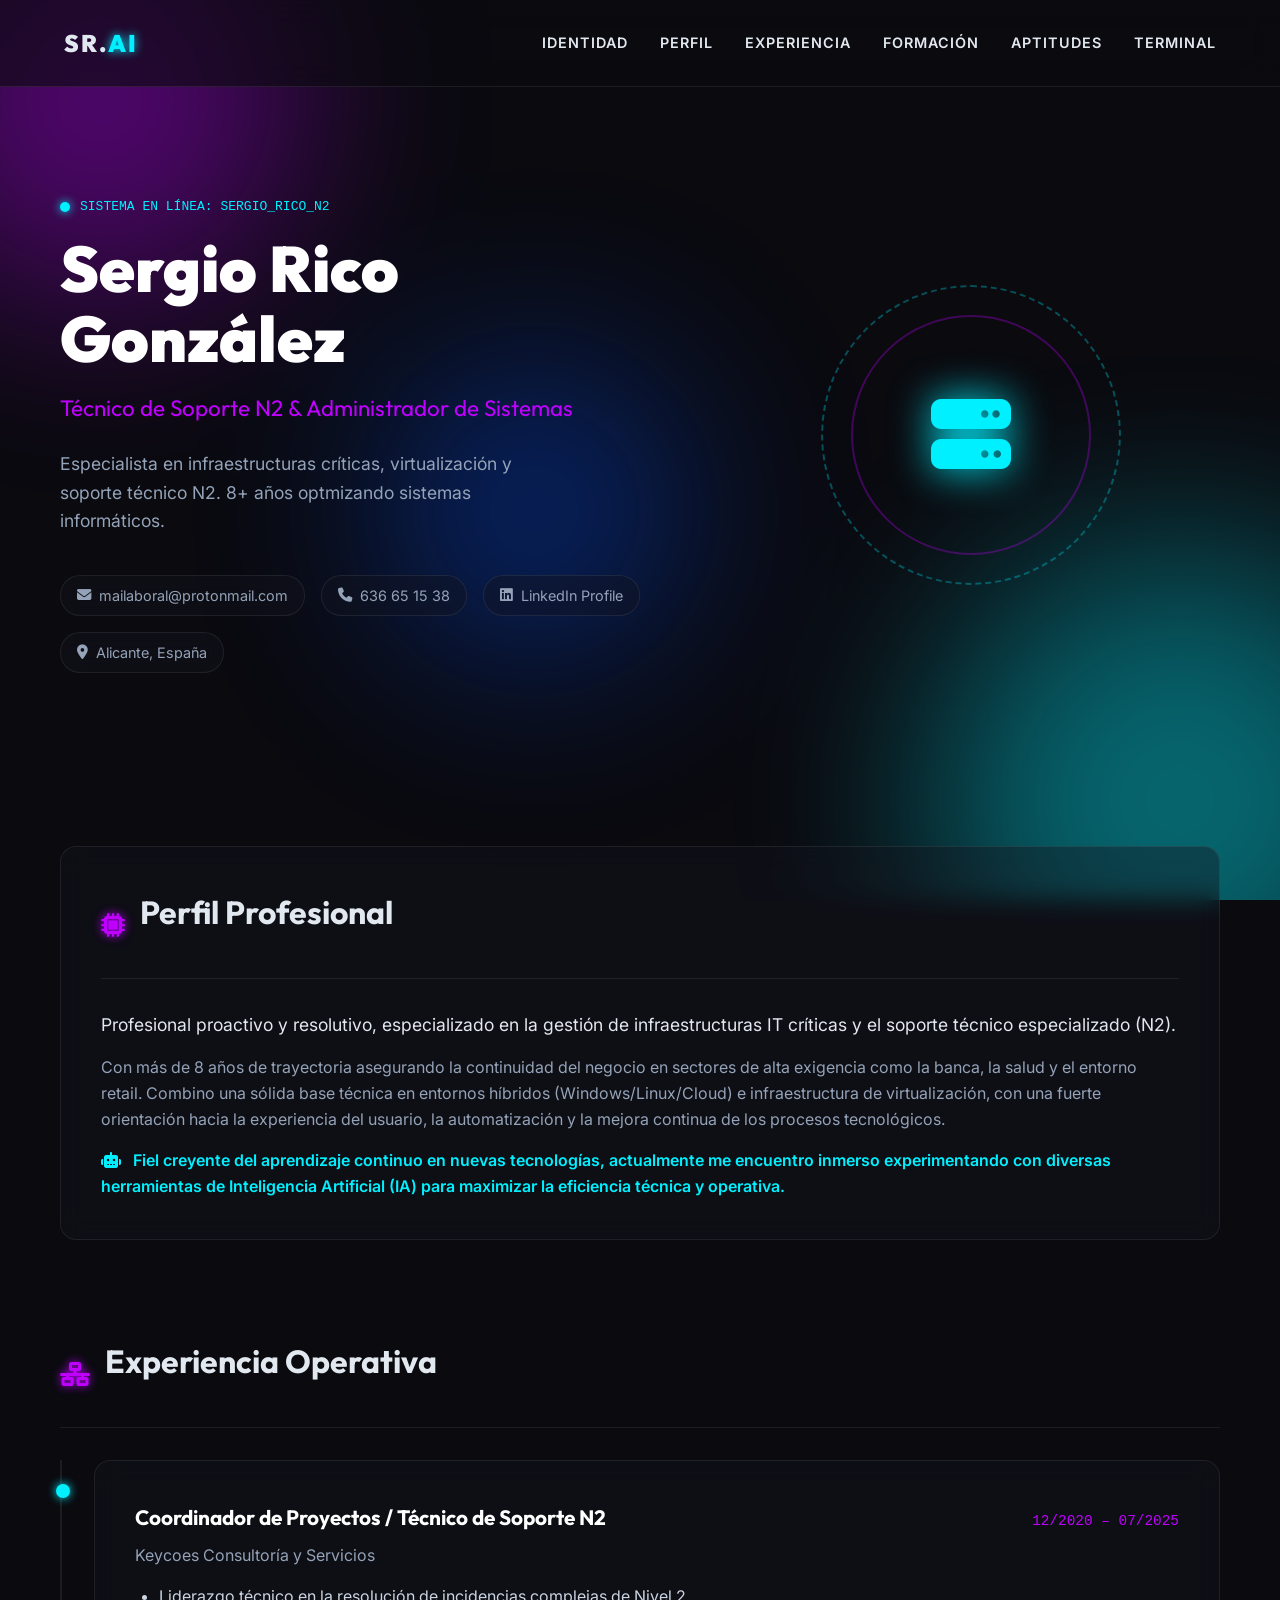
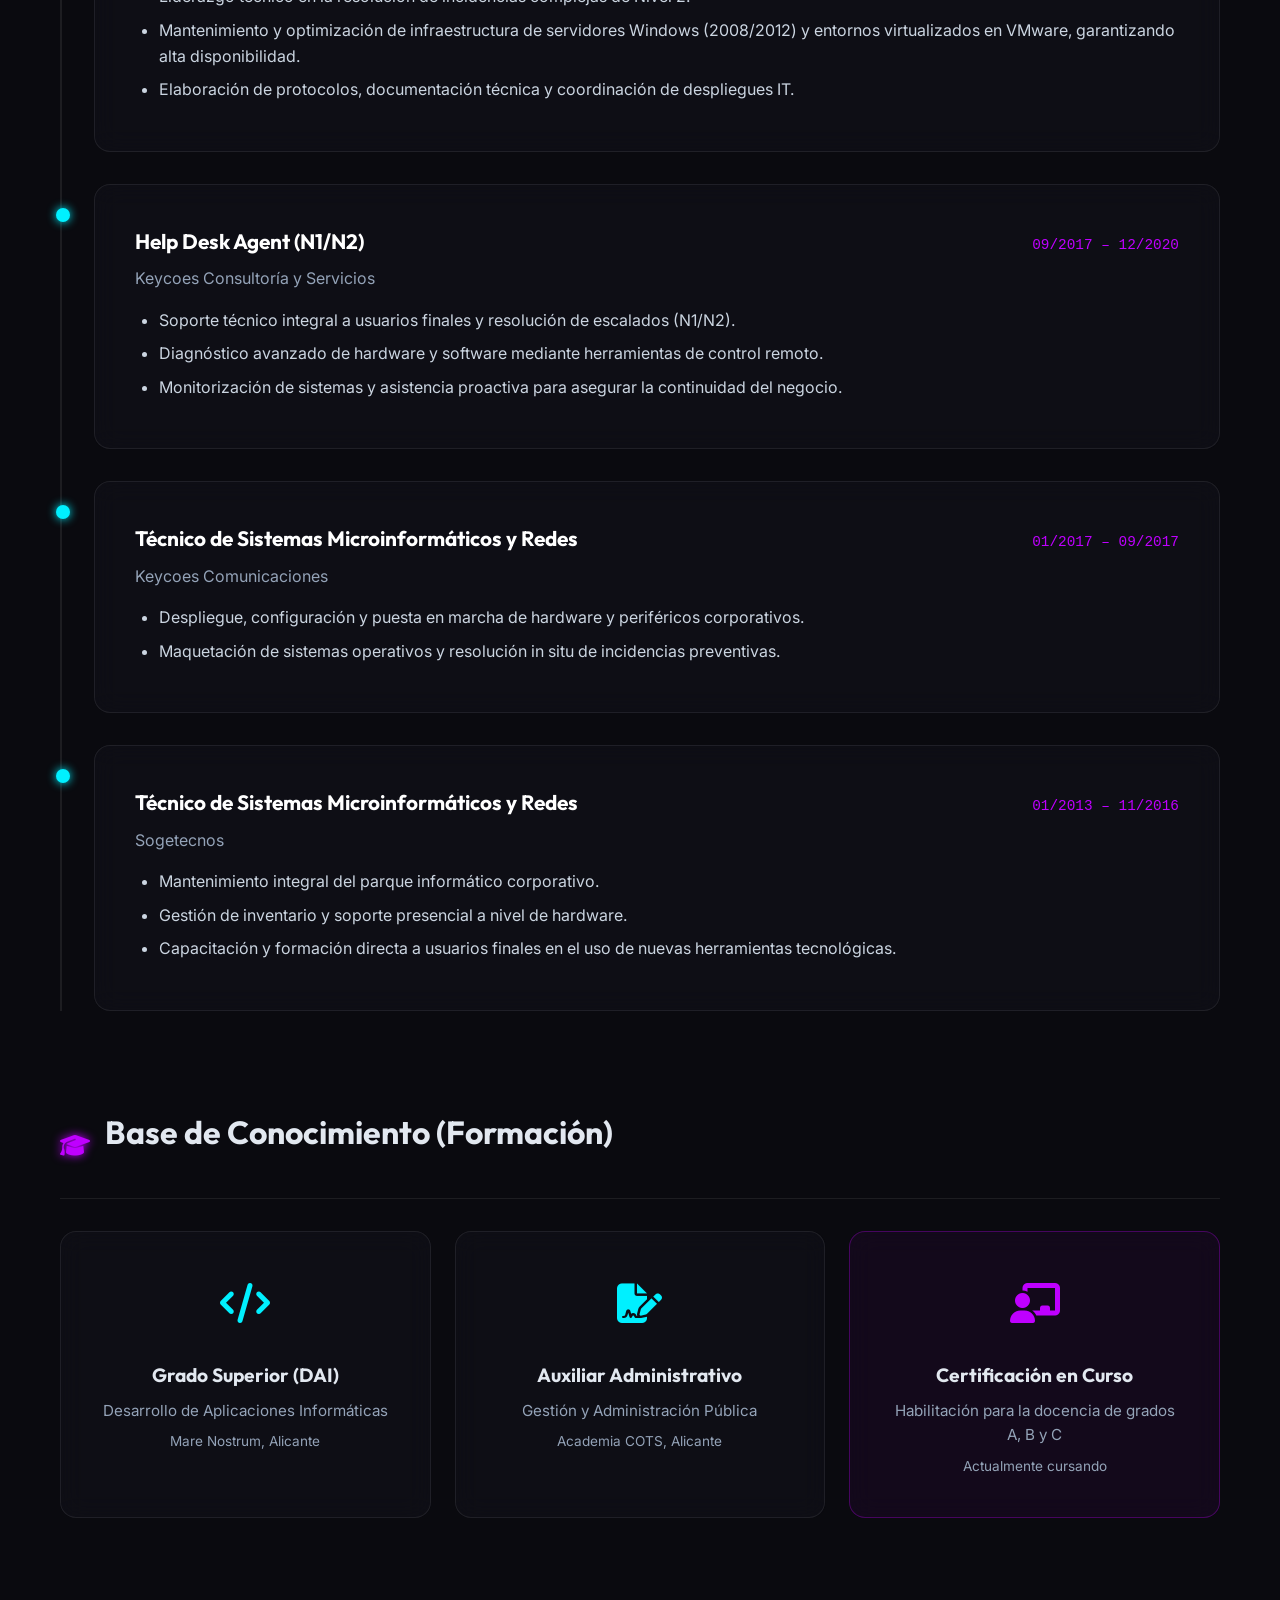
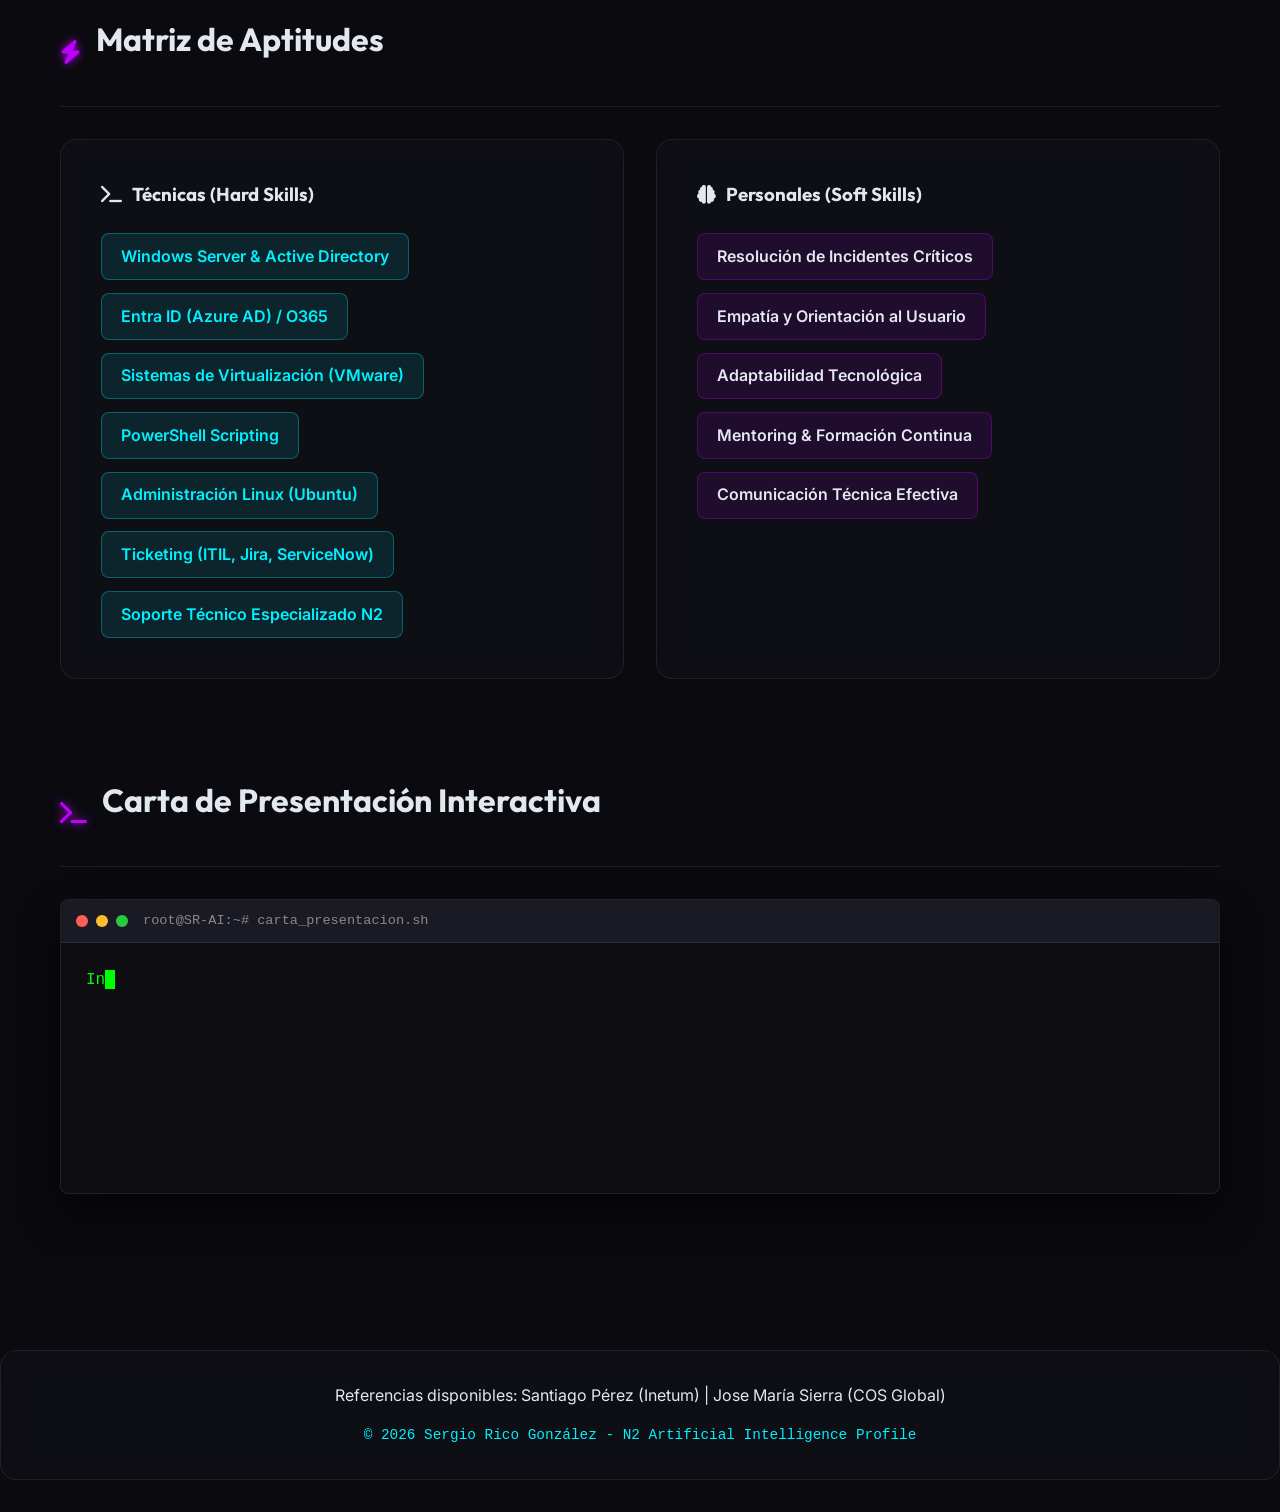
==== index.html @ f06d4a51 "Add files via upload" ====
<!DOCTYPE html>
<html lang="es">
<head>
    <meta charset="UTF-8">
    <meta name="viewport" content="width=device-width, initial-scale=1.0">
    <meta name="description" content="Portfolio de Sergio Rico González - Técnico de Soporte N2 e IA">
    <title>Sergio Rico González | CV AI Profile</title>
    <!-- Google Fonts for modern tech typography -->
    <link rel="preconnect" href="https://fonts.googleapis.com">
    <link rel="preconnect" href="https://fonts.gstatic.com" crossorigin>
    <link href="https://fonts.googleapis.com/css2?family=Inter:wght@300;400;600&family=Outfit:wght@400;700;900&display=swap" rel="stylesheet">
    <link rel="stylesheet" href="style.css">
    <!-- Font Awesome for Icons -->
    <link rel="stylesheet" href="https://cdnjs.cloudflare.com/ajax/libs/font-awesome/6.4.0/css/all.min.css">
</head>
<body>
    <div class="background-effects">
        <div class="glow-orb orb-1"></div>
        <div class="glow-orb orb-2"></div>
        <div class="glow-orb orb-3"></div>
    </div>

    <!-- Navigation -->
    <nav class="navbar">
        <div class="nav-brand">SR.<span class="highlight">AI</span></div>
        <ul class="nav-links">
            <li><a href="#hero" class="nav-item">Identidad</a></li>
            <li><a href="#about" class="nav-item">Perfil</a></li>
            <li><a href="#experience" class="nav-item">Experiencia</a></li>
            <li><a href="#education" class="nav-item">Formación</a></li>
            <li><a href="#skills" class="nav-item">Aptitudes</a></li>
            <li><a href="#letter" class="nav-item">Terminal</a></li>
        </ul>
    </nav>

    <main class="container">
        <!-- Hero Section -->
        <section id="hero" class="hero-section">
            <div class="hero-content fade-in">
                <div class="ai-status">
                    <span class="status-dot"></span>
                    <span class="status-text">SISTEMA EN LÍNEA: SERGIO_RICO_N2</span>
                </div>
                <h1 class="glitch" data-text="Sergio Rico González">Sergio Rico González</h1>
                <h2 class="subtitle">Técnico de Soporte N2 & Administrador de Sistemas</h2>
                <p class="hero-description">Especialista en infraestructuras críticas, virtualización y soporte técnico N2. 8+ años optmizando sistemas informáticos.</p>
                
                <div class="contact-chips">
                    <a href="mailto:mailaboral@protonmail.com" class="chip"><i class="fa-solid fa-envelope"></i> mailaboral@protonmail.com</a>
                    <a href="tel:636651538" class="chip"><i class="fa-solid fa-phone"></i> 636 65 15 38</a>
                    <a href="https://linkedin.com/in/sergio-rico-gonzález-a5244b108" target="_blank" class="chip"><i class="fa-brands fa-linkedin"></i> LinkedIn Profile</a>
                    <span class="chip"><i class="fa-solid fa-location-dot"></i> Alicante, España</span>
                </div>
            </div>
            <div class="hero-visual fade-in delay-1">
                <div class="hologram-container">
                    <div class="hologram-ring"></div>
                    <div class="hologram-ring ring-2"></div>
                    <div class="hologram-core"><i class="fa-solid fa-server"></i></div>
                </div>
            </div>
        </section>

        <!-- About / Profile -->
        <section id="about" class="glass-panel section-margin fade-in">
            <div class="section-header">
                <i class="fa-solid fa-microchip sec-icon"></i>
                <h2>Perfil Profesional</h2>
            </div>
            <div class="content-body">
                <p style="font-size: 1.1rem; color: var(--text-main); margin-bottom: 1rem;">Profesional proactivo y resolutivo, especializado en la gestión de infraestructuras IT críticas y el soporte técnico especializado (N2).</p>
                <p style="color: var(--text-muted); margin-bottom: 1rem;">Con más de 8 años de trayectoria asegurando la continuidad del negocio en sectores de alta exigencia como la banca, la salud y el entorno retail. Combino una sólida base técnica en entornos híbridos (Windows/Linux/Cloud) e infraestructura de virtualización, con una fuerte orientación hacia la experiencia del usuario, la automatización y la mejora continua de los procesos tecnológicos.</p>
                <p style="color: var(--neon-cyan); font-weight: 600;"><i class="fa-solid fa-robot" style="margin-right: 8px;"></i> Fiel creyente del aprendizaje continuo en nuevas tecnologías, actualmente me encuentro inmerso experimentando con diversas herramientas de Inteligencia Artificial (IA) para maximizar la eficiencia técnica y operativa.</p>
            </div>
        </section>

        <!-- Experience -->
        <section id="experience" class="section-margin fade-in">
            <div class="section-header">
                <i class="fa-solid fa-network-wired sec-icon"></i>
                <h2>Experiencia Operativa</h2>
            </div>
            
            <div class="timeline">
                <div class="timeline-item">
                    <div class="timeline-dot"></div>
                    <div class="glass-card">
                        <div class="card-header">
                            <h3>Coordinador de Proyectos / Técnico de Soporte N2</h3>
                            <span class="date">12/2020 – 07/2025</span>
                        </div>
                        <h4 class="company">Keycoes Consultoría y Servicios</h4>
                        <ul class="task-list">
                            <li>Liderazgo técnico en la resolución de incidencias complejas de Nivel 2.</li>
                            <li>Mantenimiento y optimización de infraestructura de servidores Windows (2008/2012) y entornos virtualizados en VMware, garantizando alta disponibilidad.</li>
                            <li>Elaboración de protocolos, documentación técnica y coordinación de despliegues IT.</li>
                        </ul>
                    </div>
                </div>

                <div class="timeline-item">
                    <div class="timeline-dot"></div>
                    <div class="glass-card">
                        <div class="card-header">
                            <h3>Help Desk Agent (N1/N2)</h3>
                            <span class="date">09/2017 – 12/2020</span>
                        </div>
                        <h4 class="company">Keycoes Consultoría y Servicios</h4>
                        <ul class="task-list">
                            <li>Soporte técnico integral a usuarios finales y resolución de escalados (N1/N2).</li>
                            <li>Diagnóstico avanzado de hardware y software mediante herramientas de control remoto.</li>
                            <li>Monitorización de sistemas y asistencia proactiva para asegurar la continuidad del negocio.</li>
                        </ul>
                    </div>
                </div>

                <div class="timeline-item">
                    <div class="timeline-dot"></div>
                    <div class="glass-card">
                        <div class="card-header">
                            <h3>Técnico de Sistemas Microinformáticos y Redes</h3>
                            <span class="date">01/2017 – 09/2017</span>
                        </div>
                        <h4 class="company">Keycoes Comunicaciones</h4>
                        <ul class="task-list">
                            <li>Despliegue, configuración y puesta en marcha de hardware y periféricos corporativos.</li>
                            <li>Maquetación de sistemas operativos y resolución in situ de incidencias preventivas.</li>
                        </ul>
                    </div>
                </div>

                <div class="timeline-item">
                    <div class="timeline-dot"></div>
                    <div class="glass-card">
                        <div class="card-header">
                            <h3>Técnico de Sistemas Microinformáticos y Redes</h3>
                            <span class="date">01/2013 – 11/2016</span>
                        </div>
                        <h4 class="company">Sogetecnos</h4>
                        <ul class="task-list">
                            <li>Mantenimiento integral del parque informático corporativo.</li>
                            <li>Gestión de inventario y soporte presencial a nivel de hardware.</li>
                            <li>Capacitación y formación directa a usuarios finales en el uso de nuevas herramientas tecnológicas.</li>
                        </ul>
                    </div>
                </div>
            </div>
        </section>

        <!-- Education Grid -->
        <section id="education" class="section-margin fade-in">
            <div class="section-header">
                <i class="fa-solid fa-graduation-cap sec-icon"></i>
                <h2>Base de Conocimiento (Formación)</h2>
            </div>
            <div class="grid-2">
                <div class="glass-card">
                    <div class="card-icon"><i class="fa-solid fa-code"></i></div>
                    <h3>Grado Superior (DAI)</h3>
                    <p>Desarrollo de Aplicaciones Informáticas</p>
                    <span class="center-text">Mare Nostrum, Alicante</span>
                </div>
                <div class="glass-card">
                    <div class="card-icon"><i class="fa-solid fa-file-signature"></i></div>
                    <h3>Auxiliar Administrativo</h3>
                    <p>Gestión y Administración Pública</p>
                    <span class="center-text">Academia COTS, Alicante</span>
                </div>
                <div class="glass-card highlight-card">
                    <div class="card-icon pulsar"><i class="fa-solid fa-chalkboard-user"></i></div>
                    <h3>Certificación en Curso</h3>
                    <p>Habilitación para la docencia de grados A, B y C</p>
                    <span class="center-text">Actualmente cursando</span>
                </div>
            </div>
        </section>

        <!-- Skills Matrix -->
        <section id="skills" class="section-margin fade-in">
            <div class="section-header">
                <i class="fa-solid fa-bolt sec-icon"></i>
                <h2>Matriz de Aptitudes</h2>
            </div>
            
            <div class="skills-container">
                <div class="skill-group glass-panel">
                    <h3><i class="fa-solid fa-terminal"></i> Técnicas (Hard Skills)</h3>
                    <div class="chips-container">
                        <span class="skill-chip">Windows Server & Active Directory</span>
                        <span class="skill-chip">Entra ID (Azure AD) / O365</span>
                        <span class="skill-chip">Sistemas de Virtualización (VMware)</span>
                        <span class="skill-chip">PowerShell Scripting</span>
                        <span class="skill-chip">Administración Linux (Ubuntu)</span>
                        <span class="skill-chip">Ticketing (ITIL, Jira, ServiceNow)</span>
                        <span class="skill-chip">Soporte Técnico Especializado N2</span>
                    </div>
                </div>

                <div class="skill-group glass-panel">
                    <h3><i class="fa-solid fa-brain"></i> Personales (Soft Skills)</h3>
                    <div class="chips-container secondary-chips">
                        <span class="skill-chip">Resolución de Incidentes Críticos</span>
                        <span class="skill-chip">Empatía y Orientación al Usuario</span>
                        <span class="skill-chip">Adaptabilidad Tecnológica</span>
                        <span class="skill-chip">Mentoring & Formación Continua</span>
                        <span class="skill-chip">Comunicación Técnica Efectiva</span>
                    </div>
                </div>
            </div>
        </section>

        <!-- Terminal Cover Letter -->
        <section id="letter" class="section-margin fade-in">
            <div class="section-header">
                <i class="fa-solid fa-terminal sec-icon"></i>
                <h2>Carta de Presentación Interactiva</h2>
            </div>
            <div class="terminal-mockup">
                <div class="terminal-header">
                    <div class="terminal-buttons">
                        <span class="btn-close"></span>
                        <span class="btn-min"></span>
                        <span class="btn-max"></span>
                    </div>
                    <div class="terminal-title">root@SR-AI:~# carta_presentacion.sh</div>
                </div>
                <div class="terminal-body" id="terminal-content">
                    <!-- Text will be typed here via JS -->
                </div>
            </div>
        </section>

    </main>

    <!-- Footer -->
    <footer class="glass-panel footer-margin">
        <p>Referencias disponibles: Santiago Pérez (Inetum) | Jose María Sierra (COS Global)</p>
        <p class="copyright">© 2026 Sergio Rico González - N2 Artificial Intelligence Profile</p>
    </footer>

    <script src="script.js"></script>
</body>
</html>
---- style.css ----
/* CSS Variables for glowing tech theme */
:root {
    --bg-dark: #0a0a0f;
    --bg-panel: rgba(20, 20, 30, 0.4);
    --border-color: rgba(255, 255, 255, 0.08);
    --neon-cyan: #00f0ff;
    --neon-purple: #bf00ff;
    --text-main: #e2e8f0;
    --text-muted: #94a3b8;
    --font-heading: 'Outfit', sans-serif;
    --font-body: 'Inter', sans-serif;
}

* {
    margin: 0;
    padding: 0;
    box-sizing: border-box;
    scroll-behavior: smooth;
}

html {
    scroll-padding-top: 100px;
}

body {
    background-color: var(--bg-dark);
    color: var(--text-main);
    font-family: var(--font-body);
    line-height: 1.6;
    overflow-x: hidden;
}

/* Background Glowing Orbs */
.background-effects {
    position: fixed;
    top: 0;
    left: 0;
    width: 100vw;
    height: 100vh;
    z-index: -1;
    overflow: hidden;
}

.glow-orb {
    position: absolute;
    border-radius: 50%;
    filter: blur(100px);
    opacity: 0.4;
    animation: drift 20s infinite alternate ease-in-out;
}

.orb-1 { width: 400px; height: 400px; background: var(--neon-purple); top: -100px; left: -100px; }
.orb-2 { width: 500px; height: 500px; background: var(--neon-cyan); bottom: -150px; right: -150px; animation-delay: -5s; }
.orb-3 { width: 300px; height: 300px; background: #0051ff; top: 40%; left: 30%; animation-duration: 25s; }

@keyframes drift {
    0% { transform: translate(0, 0) scale(1); }
    100% { transform: translate(100px, 100px) scale(1.1); }
}

/* Navigation */
.navbar {
    position: fixed;
    top: 0;
    width: 100%;
    padding: 1.5rem 5%;
    display: flex;
    justify-content: space-between;
    align-items: center;
    background: rgba(10, 10, 15, 0.6);
    backdrop-filter: blur(15px);
    border-bottom: 1px solid var(--border-color);
    z-index: 100;
}

.nav-brand {
    font-family: var(--font-heading);
    font-size: 1.5rem;
    font-weight: 900;
    letter-spacing: 2px;
}
.highlight { color: var(--neon-cyan); text-shadow: 0 0 10px var(--neon-cyan); }

.nav-links {
    list-style: none;
    display: flex;
    gap: 2rem;
}

.nav-item {
    color: var(--text-main);
    text-decoration: none;
    font-size: 0.9rem;
    font-weight: 600;
    text-transform: uppercase;
    letter-spacing: 1px;
    transition: color 0.3s, text-shadow 0.3s;
}

.nav-item:hover {
    color: var(--neon-cyan);
    text-shadow: 0 0 8px var(--neon-cyan);
}

/* Container */
.container {
    max-width: 1200px;
    margin: 0 auto;
    padding: 120px 20px 60px;
}

/* Typography & Core Spacing */
h1, h2, h3 { font-family: var(--font-heading); }
h2 { font-size: 2rem; margin-bottom: 1.5rem; color: var(--text-main); }
.sec-icon { color: var(--neon-purple); margin-right: 15px; font-size: 1.5rem; text-shadow: 0 0 10px var(--neon-purple); }
.section-header { display: flex; align-items: center; margin-bottom: 2rem; border-bottom: 1px solid var(--border-color); padding-bottom: 1rem; }
.section-margin { margin-top: 6rem; }
.center-text { display: block; width: 100%; text-align: center; color: var(--text-muted); font-size: 0.85rem; margin-top: 0.5rem; }

/* Hero Section */
.hero-section {
    display: grid;
    grid-template-columns: 1.2fr 1fr;
    gap: 4rem;
    align-items: center;
    min-height: 70vh;
}

.ai-status {
    display: flex;
    align-items: center;
    gap: 10px;
    margin-bottom: 1rem;
    font-family: monospace;
    color: var(--neon-cyan);
}
.status-dot { width: 10px; height: 10px; background: var(--neon-cyan); border-radius: 50%; box-shadow: 0 0 10px var(--neon-cyan); animation: pulse 2s infinite; }

.glitch {
    font-size: 4rem;
    font-weight: 900;
    line-height: 1.1;
    margin-bottom: 1rem;
    position: relative;
    color: white;
}
.subtitle {
    font-size: 1.4rem;
    font-weight: 400;
    color: var(--neon-purple);
    margin-bottom: 1.5rem;
}
.hero-description {
    font-size: 1.1rem;
    color: var(--text-muted);
    max-width: 500px;
    margin-bottom: 2.5rem;
}

.contact-chips {
    display: flex;
    flex-wrap: wrap;
    gap: 1rem;
}

.chip {
    padding: 0.5rem 1rem;
    background: var(--bg-panel);
    border: 1px solid var(--border-color);
    border-radius: 20px;
    font-size: 0.9rem;
    color: var(--text-muted);
    text-decoration: none;
    display: flex;
    align-items: center;
    gap: 8px;
    backdrop-filter: blur(10px);
    transition: all 0.3s;
}
.chip:hover {
    border-color: var(--neon-cyan);
    color: var(--neon-cyan);
    box-shadow: 0 0 15px rgba(0, 240, 255, 0.2);
    transform: translateY(-2px);
}

/* Hero Visual (Hologram) */
.hologram-container {
    position: relative;
    width: 300px;
    height: 300px;
    margin: 0 auto;
    display: flex;
    justify-content: center;
    align-items: center;
}
.hologram-ring {
    position: absolute;
    width: 100%;
    height: 100%;
    border: 2px dashed rgba(0, 240, 255, 0.3);
    border-radius: 50%;
    animation: rotate 20s linear infinite;
}
.ring-2 {
    width: 80%;
    height: 80%;
    border: 2px solid rgba(191, 0, 255, 0.3);
    animation: rotate 15s linear infinite reverse;
}
.hologram-core {
    font-size: 5rem;
    color: var(--neon-cyan);
    filter: drop-shadow(0 0 20px var(--neon-cyan));
    animation: float 4s ease-in-out infinite;
}

/* Glass Panels & Cards */
.glass-panel, .glass-card {
    background: var(--bg-panel);
    border: 1px solid var(--border-color);
    border-radius: 16px;
    padding: 2.5rem;
    backdrop-filter: blur(12px);
    transition: transform 0.3s, box-shadow 0.3s, border-color 0.3s;
}
.glass-card:hover, .glass-panel:hover {
    border-color: rgba(255, 255, 255, 0.15);
    box-shadow: 0 10px 30px rgba(0, 0, 0, 0.5);
}
.highlight-card {
    border-color: rgba(191, 0, 255, 0.3);
    background: rgba(191, 0, 255, 0.05);
}

/* Timeline (Experience) */
.timeline {
    position: relative;
    padding-left: 2rem;
    border-left: 2px solid var(--border-color);
}
.timeline-item { position: relative; margin-bottom: 2rem; }
.timeline-dot {
    position: absolute;
    left: -2.4rem;
    top: 1.5rem;
    width: 14px;
    height: 14px;
    border-radius: 50%;
    background: var(--neon-cyan);
    box-shadow: 0 0 10px var(--neon-cyan);
}
.card-header { display: flex; justify-content: space-between; align-items: baseline; margin-bottom: 0.5rem; }
.card-header h3 { font-size: 1.3rem; color: #fff; }
.date { font-family: monospace; color: var(--neon-purple); font-size: 0.9rem; }
.company { color: var(--text-muted); font-size: 1rem; margin-bottom: 1rem; font-weight: 400; }
.task-list { padding-left: 1.5rem; color: #cbd5e1; }
.task-list li { margin-bottom: 0.5rem; }

/* Grid for Education */
.grid-2 {
    display: grid;
    grid-template-columns: repeat(3, 1fr);
    gap: 1.5rem;
}
.card-icon {
    font-size: 2.5rem;
    color: var(--neon-cyan);
    margin-bottom: 1.5rem;
    text-align: center;
}
.card-icon.pulsar { color: var(--neon-purple); animation: pulse 2s infinite; }
.grid-2 h3 { text-align: center; margin-bottom: 0.5rem; font-size: 1.2rem; }
.grid-2 p { text-align: center; color: var(--text-muted); font-size: 0.95rem; }

/* Skills Matrix */
.skills-container {
    display: grid;
    grid-template-columns: 1fr 1fr;
    gap: 2rem;
}
.skill-group h3 {
    margin-bottom: 1.5rem;
    display: flex;
    align-items: center;
    gap: 10px;
}
.chips-container { display: flex; flex-wrap: wrap; gap: 0.8rem; }
.skill-chip {
    padding: 0.6rem 1.2rem;
    background: rgba(0, 240, 255, 0.1);
    border: 1px solid rgba(0, 240, 255, 0.3);
    border-radius: 8px;
    font-weight: 600;
    color: var(--neon-cyan);
}
.secondary-chips .skill-chip {
    background: rgba(191, 0, 255, 0.1);
    border-color: rgba(191, 0, 255, 0.3);
    color: #e2e8f0;
}

/* Terminal Mockup */
.terminal-mockup {
    background: #0d0d12;
    border: 1px solid var(--border-color);
    border-radius: 8px;
    overflow: hidden;
    font-family: 'Courier New', Courier, monospace;
    box-shadow: 0 20px 40px rgba(0,0,0,0.5);
}
.terminal-header {
    background: #1a1a24;
    padding: 10px 15px;
    display: flex;
    align-items: center;
    border-bottom: 1px solid var(--border-color);
}
.terminal-buttons { display: flex; gap: 8px; margin-right: 15px; }
.terminal-buttons span { width: 12px; height: 12px; border-radius: 50%; }
.btn-close { background: #ff5f56; }
.btn-min { background: #ffbd2e; }
.btn-max { background: #27c93f; }
.terminal-title { color: #888; font-size: 0.85rem; }
.terminal-body {
    padding: 25px;
    color: #0f0;
    min-height: 250px;
    font-size: 1rem;
    line-height: 1.5;
}
.terminal-cursor {
    display: inline-block;
    width: 10px;
    height: 1.2rem;
    background: #0f0;
    animation: blink 1s step-end infinite;
    vertical-align: middle;
}

/* Footer */
footer { text-align: center; padding: 2rem !important; margin-bottom: 2rem; }
.footer-margin { margin-top: 6rem; }
.copyright { margin-top: 1rem; color: var(--neon-cyan); font-family: monospace; font-size: 0.9rem; }

/* Animations & Utils */
@keyframes fadeIn { from { opacity: 0; transform: translateY(30px); } to { opacity: 1; transform: translateY(0); } }
@keyframes pulse { 0% { opacity: 0.6; transform: scale(0.95); } 50% { opacity: 1; transform: scale(1.05); } 100% { opacity: 0.6; transform: scale(0.95); } }
@keyframes rotate { 100% { transform: rotate(360deg); } }
@keyframes float { 0%, 100% { transform: translateY(0); } 50% { transform: translateY(-15px); } }
@keyframes blink { 0%, 100% { opacity: 1; } 50% { opacity: 0; } }

.fade-in { opacity: 0; transition: opacity 0.8s ease-out, transform 0.8s ease-out; transform: translateY(30px); }
.fade-in.appear { opacity: 1; transform: translateY(0); }
.delay-1 { transition-delay: 0.2s; }

/* Responsive tweaks */
@media (max-width: 900px) {
    .hero-section { grid-template-columns: 1fr; text-align: center; gap: 2rem; }
    .hero-visual { order: -1; }
    .contact-chips { justify-content: center; }
    .skills-container { grid-template-columns: 1fr; }
    .grid-2 { grid-template-columns: 1fr; }
    .nav-links { display: none; } /* Simple mobile fix */
}
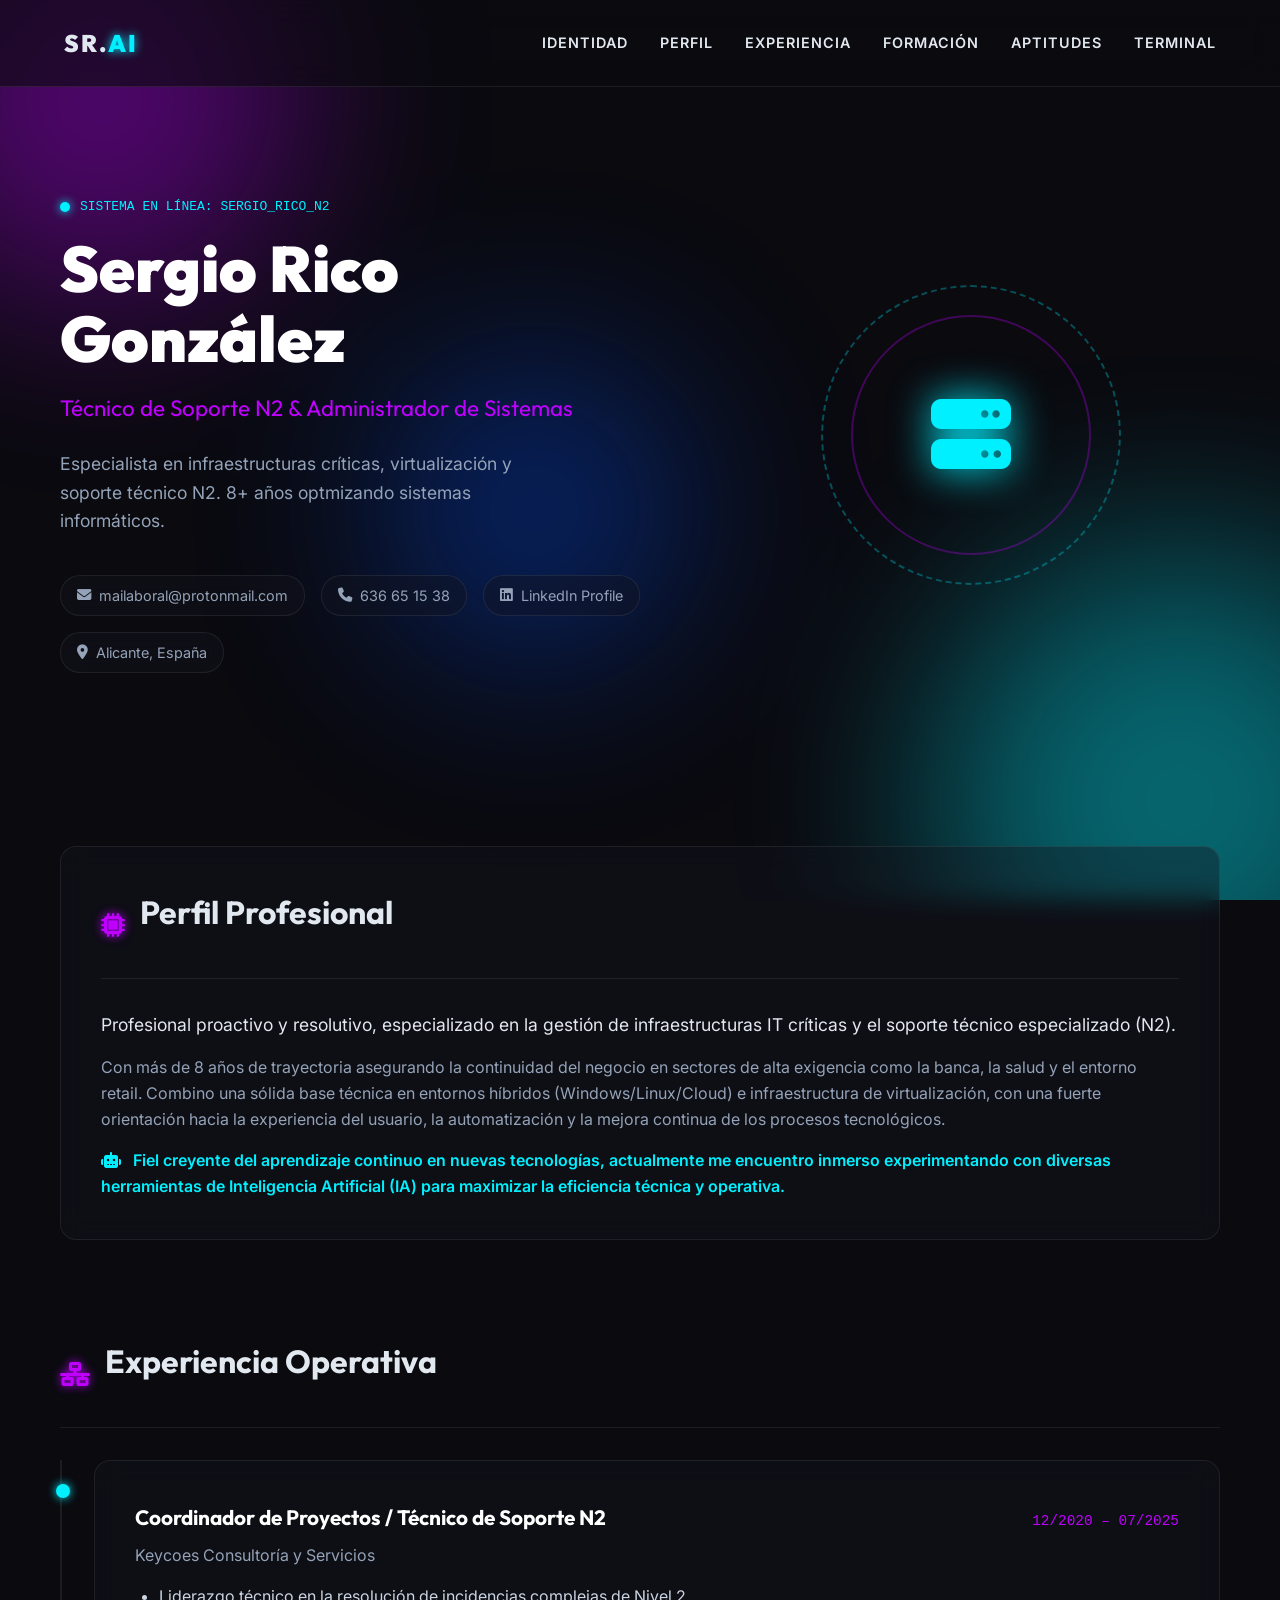
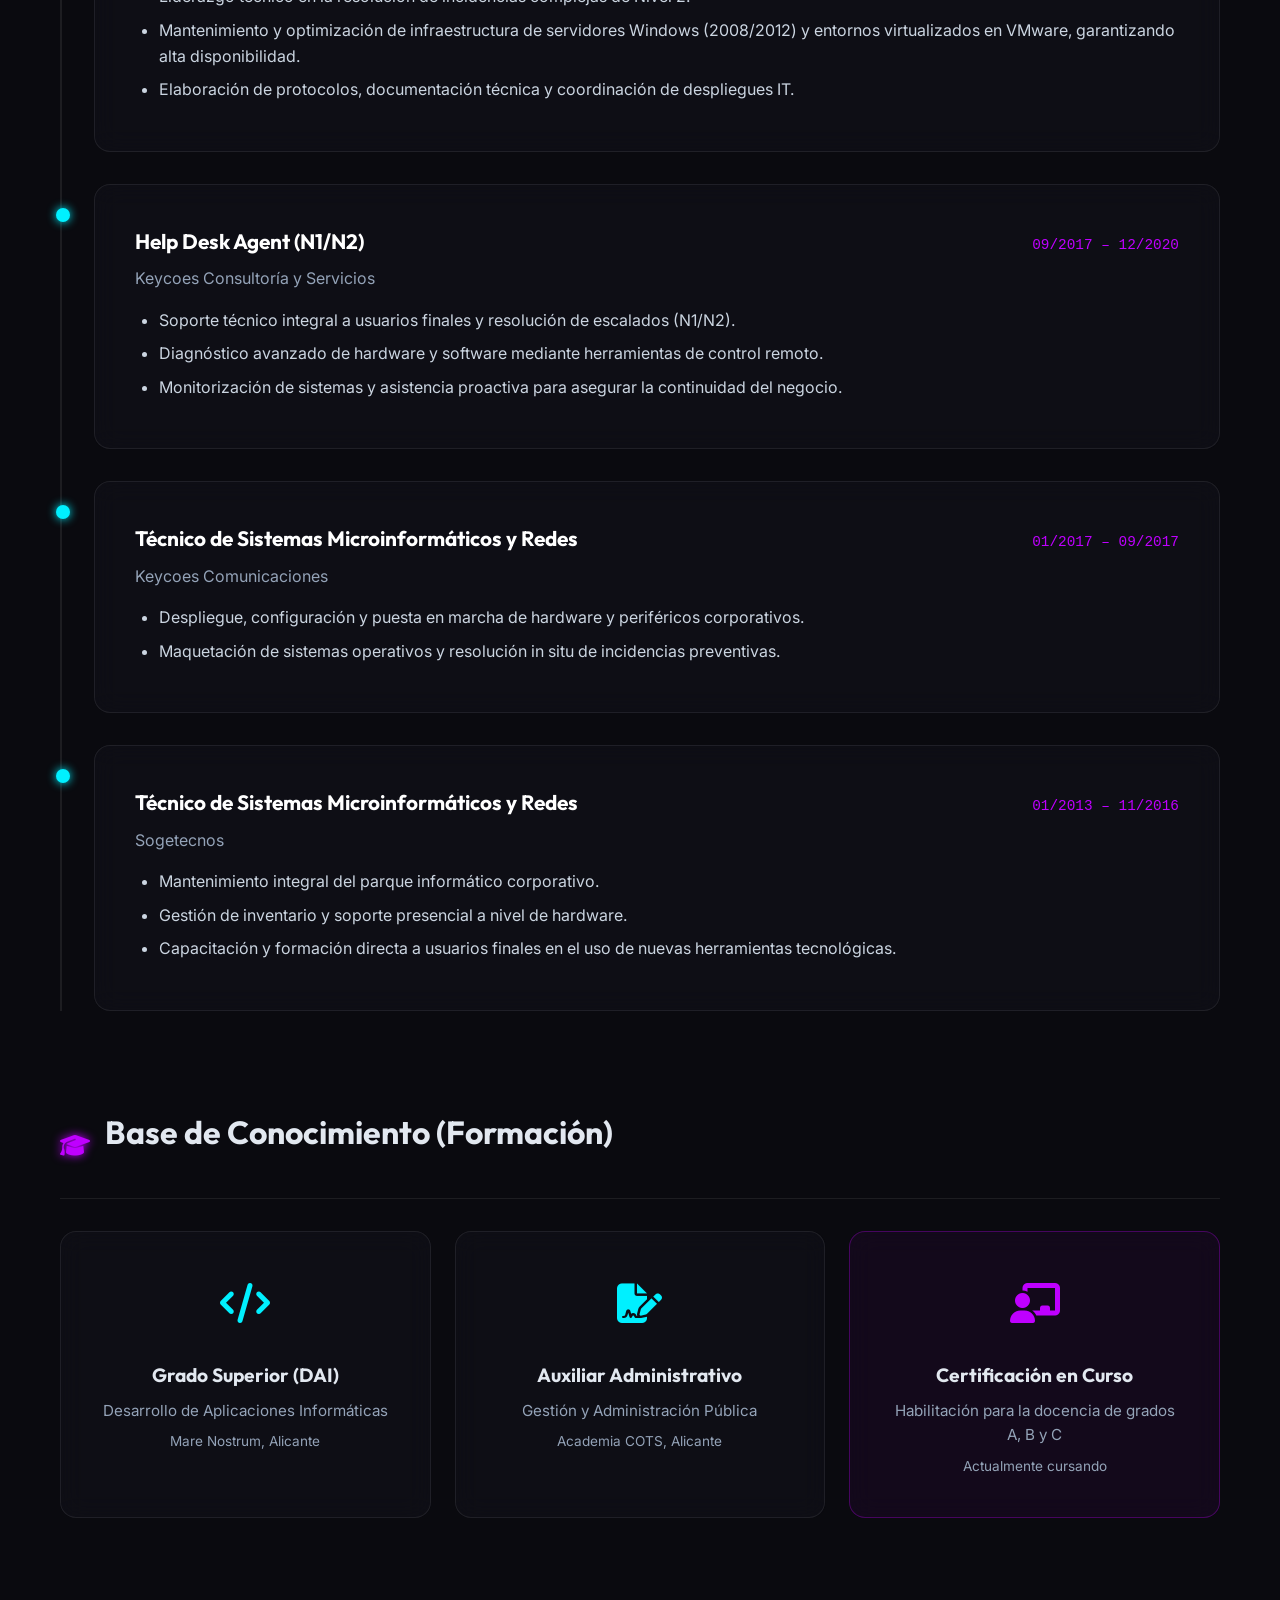
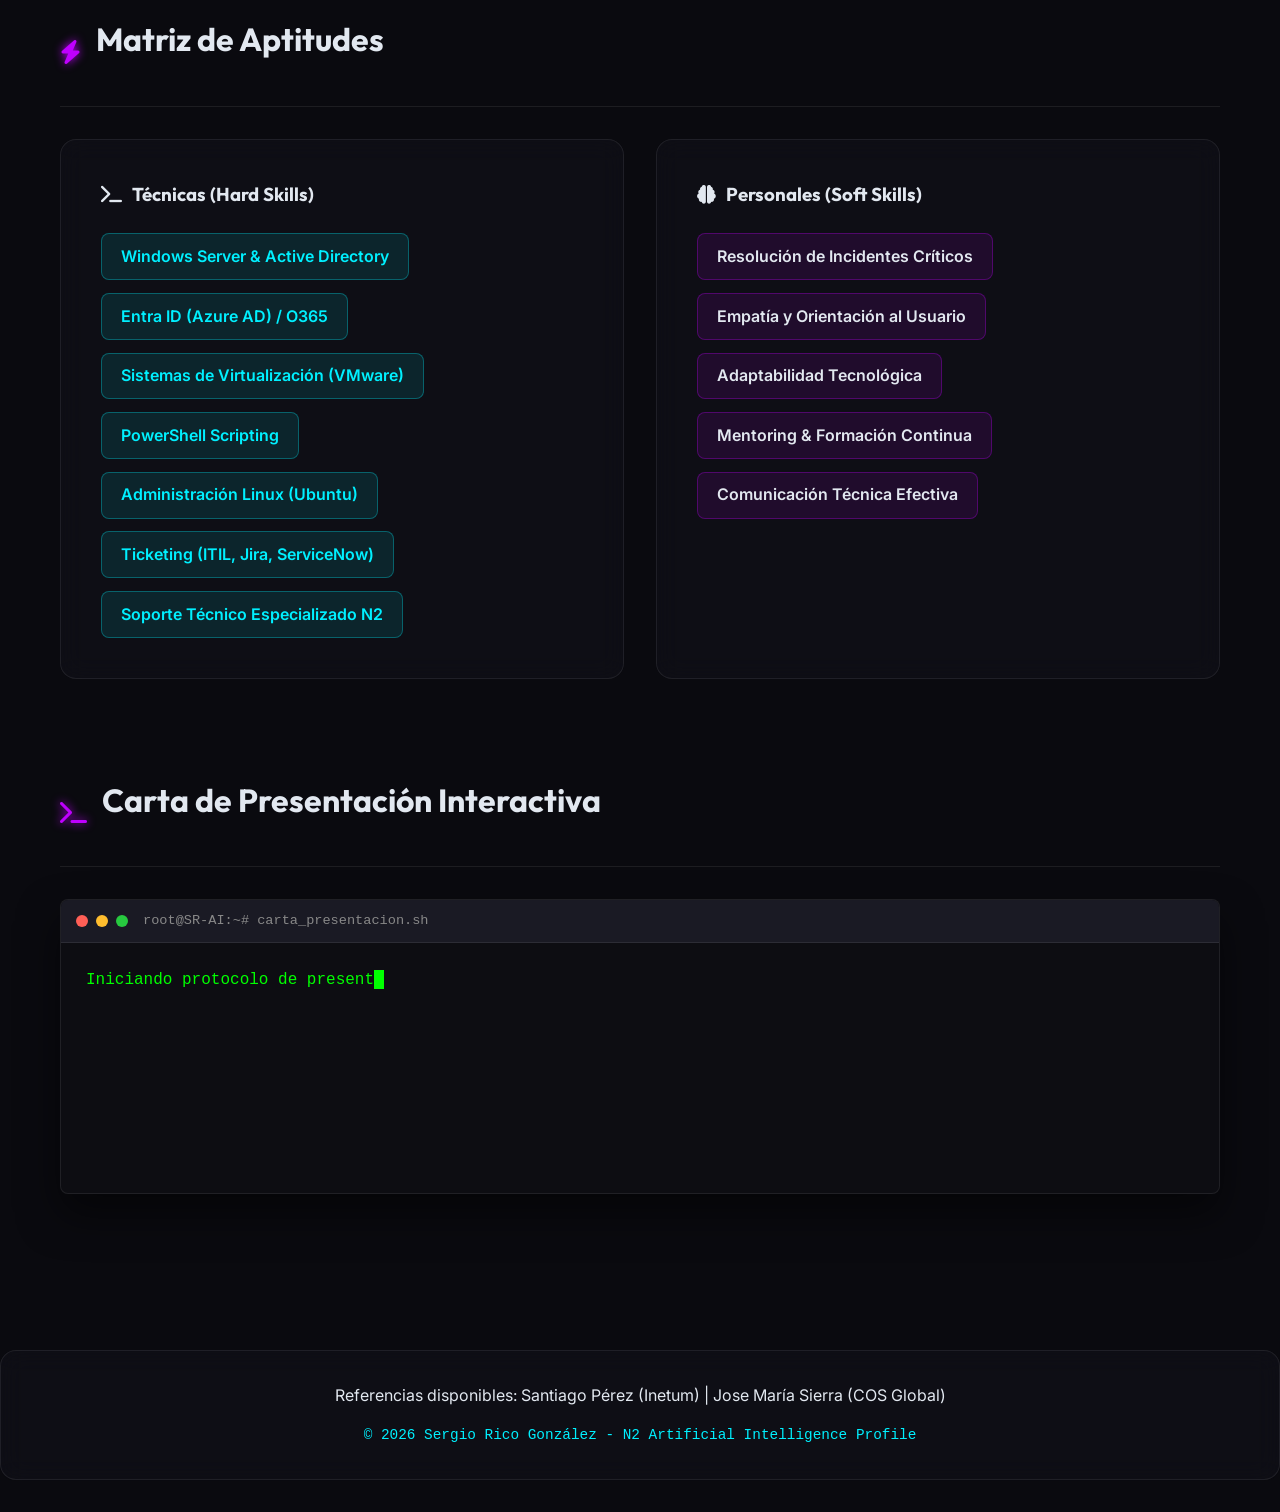
==== commit abb4d3cb: "Add files via upload" ====
--- a/index.html
+++ b/index.html
@@ -20,9 +20,11 @@
         <div class="glow-orb orb-3"></div>
     </div>
 
-    <!-- Navigation -->
     <nav class="navbar">
         <div class="nav-brand">SR.<span class="highlight">AI</span></div>
+        <div class="menu-toggle" id="mobile-menu">
+            <i class="fa-solid fa-bars"></i>
+        </div>
         <ul class="nav-links">
             <li><a href="#hero" class="nav-item">Identidad</a></li>
             <li><a href="#about" class="nav-item">Perfil</a></li>
--- a/style.css
+++ b/style.css
@@ -70,7 +70,15 @@
     background: rgba(10, 10, 15, 0.6);
     backdrop-filter: blur(15px);
     border-bottom: 1px solid var(--border-color);
-    z-index: 100;
+    z-index: 1000;
+}
+
+.menu-toggle {
+    display: none;
+    font-size: 1.8rem;
+    color: var(--text-main);
+    cursor: pointer;
+    z-index: 1001;
 }
 
 .nav-brand {
@@ -356,10 +364,36 @@
 
 /* Responsive tweaks */
 @media (max-width: 900px) {
+    .menu-toggle {
+        display: block;
+        margin-right: 15px;
+    }
+    .nav-links {
+        position: fixed;
+        top: 0;
+        right: -100%;
+        width: 100vw;
+        height: 100vh;
+        background: rgba(10, 10, 15, 0.95);
+        backdrop-filter: blur(15px);
+        display: flex;
+        flex-direction: column;
+        justify-content: center;
+        align-items: center;
+        gap: 3rem;
+        transition: right 0.4s ease-in-out;
+        z-index: 1000;
+        padding-top: env(safe-area-inset-top);
+    }
+    .nav-links.active {
+        right: 0;
+    }
+    .nav-item {
+        font-size: 1.5rem;
+    }
     .hero-section { grid-template-columns: 1fr; text-align: center; gap: 2rem; }
     .hero-visual { order: -1; }
     .contact-chips { justify-content: center; }
     .skills-container { grid-template-columns: 1fr; }
     .grid-2 { grid-template-columns: 1fr; }
-    .nav-links { display: none; } /* Simple mobile fix */
-}
+}
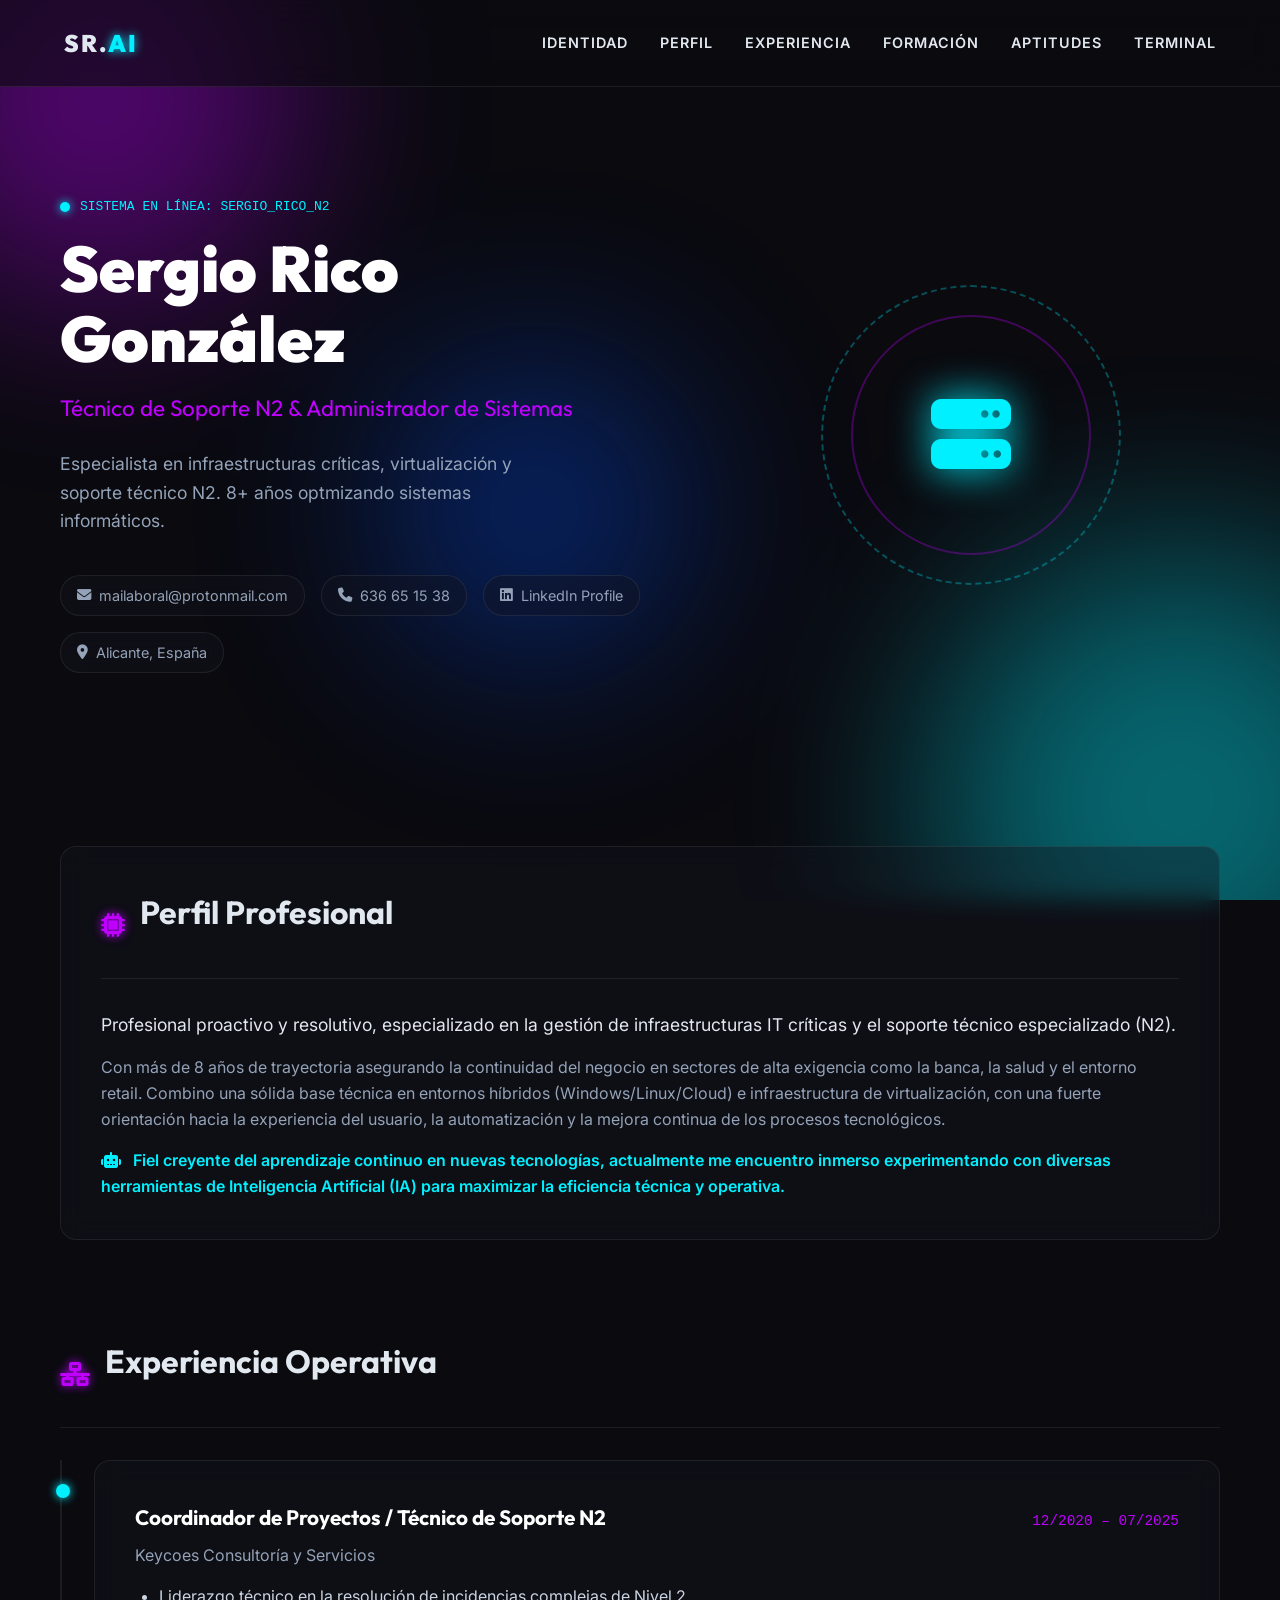
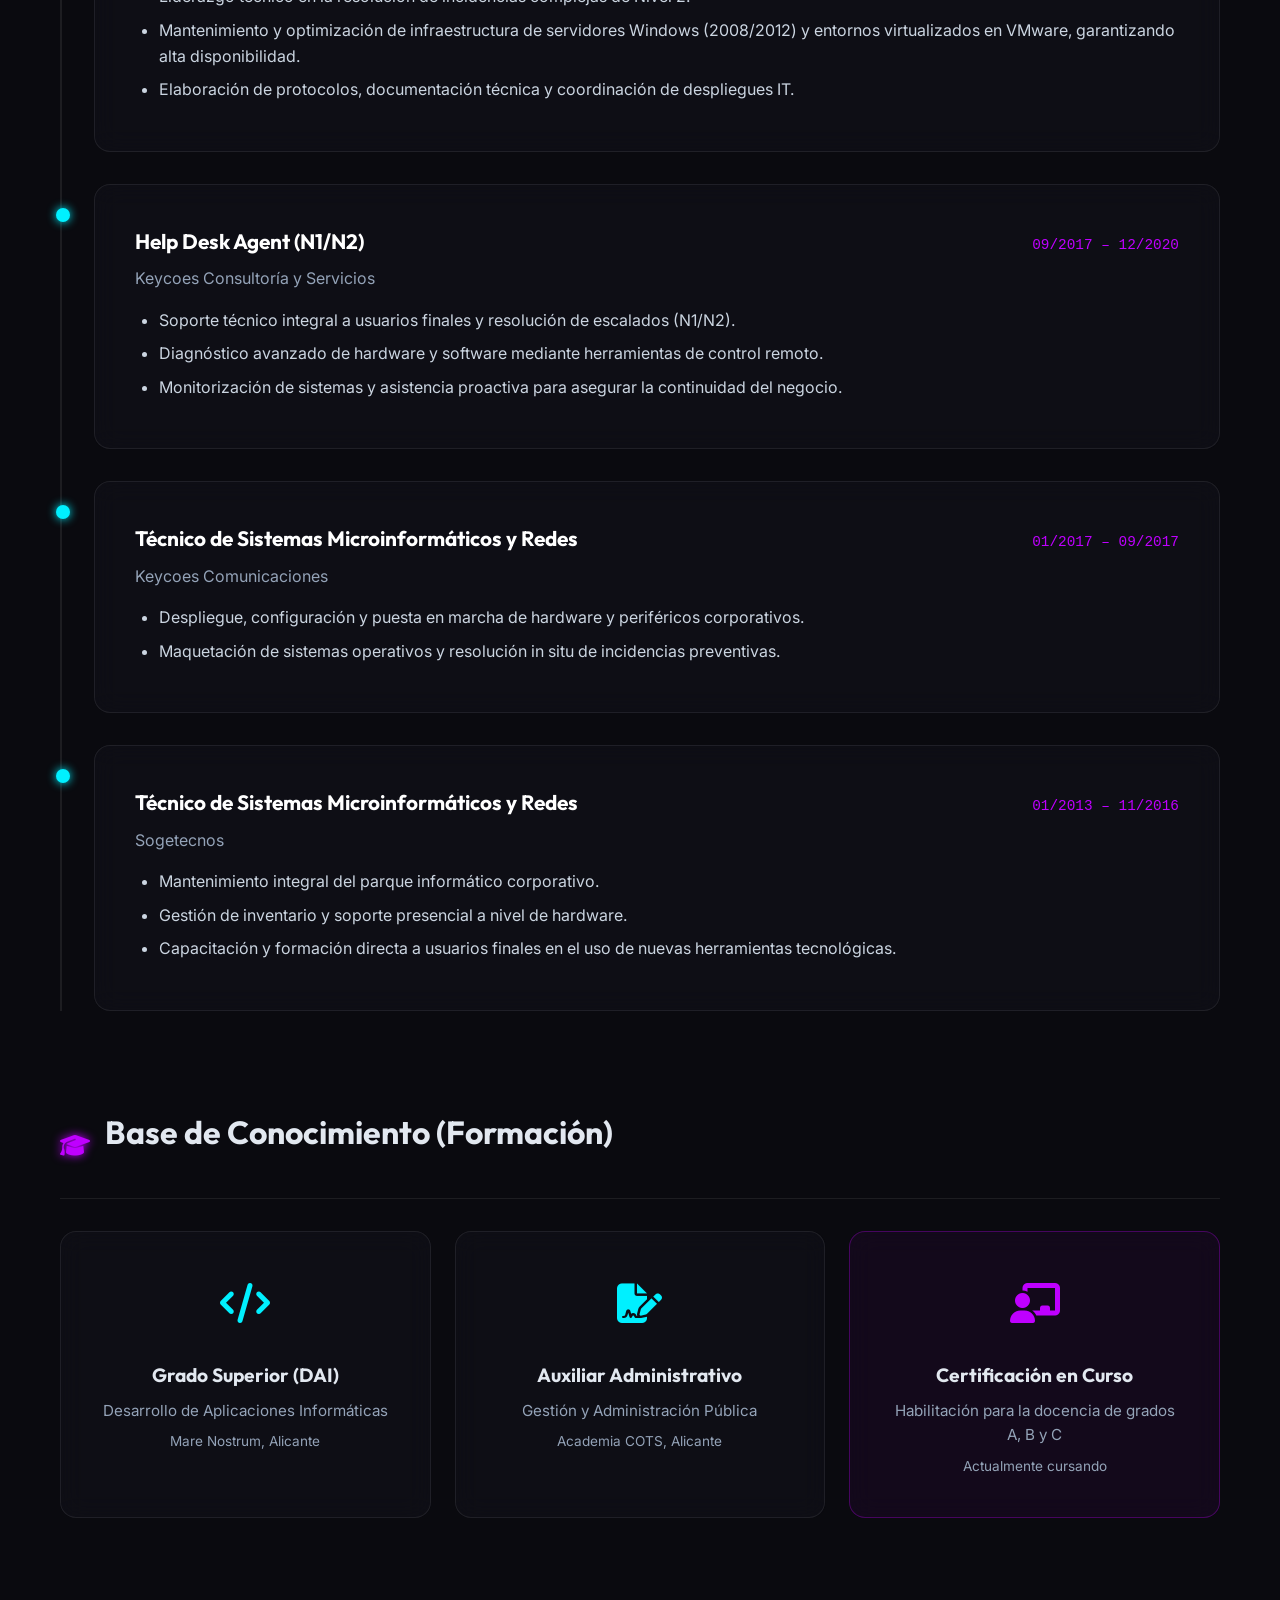
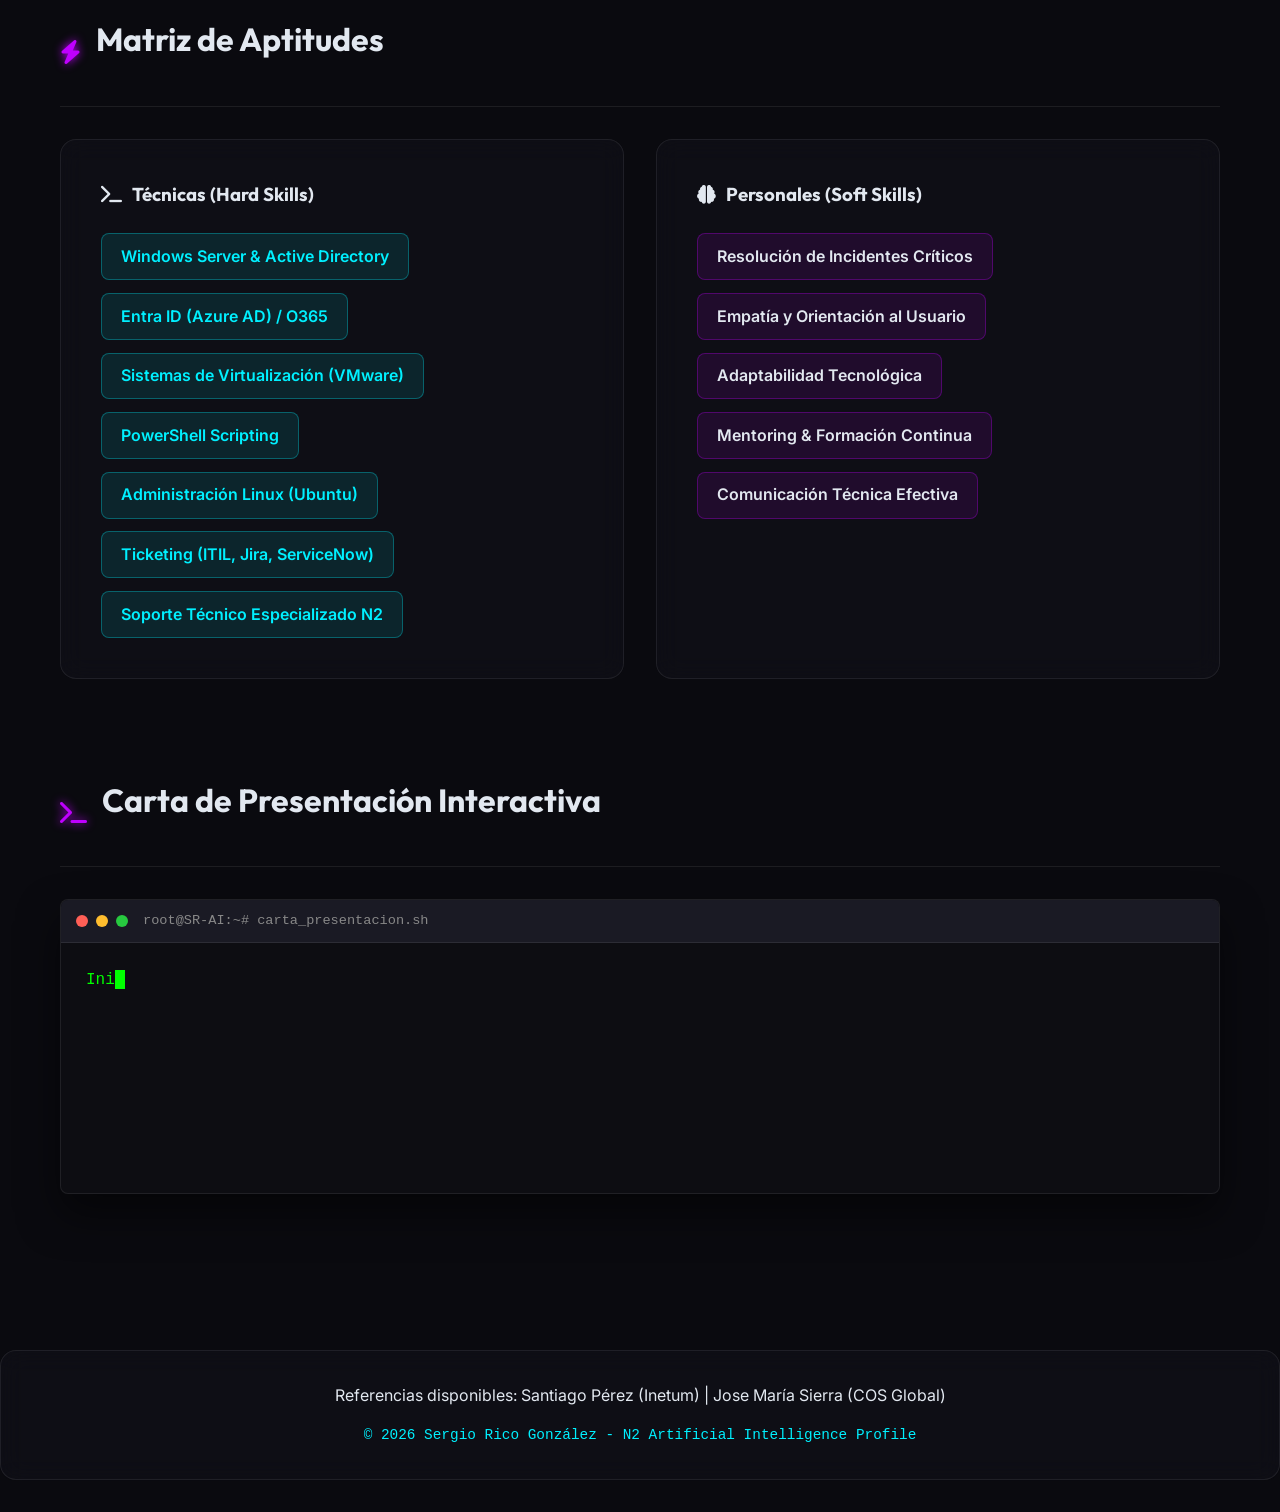
==== commit 4f0e03b6: "Add files via upload" ====
--- a/index.html
+++ b/index.html
@@ -50,7 +50,7 @@
                 <div class="contact-chips">
                     <a href="mailto:mailaboral@protonmail.com" class="chip"><i class="fa-solid fa-envelope"></i> mailaboral@protonmail.com</a>
                     <a href="tel:636651538" class="chip"><i class="fa-solid fa-phone"></i> 636 65 15 38</a>
-                    <a href="https://linkedin.com/in/sergio-rico-gonzález-a5244b108" target="_blank" class="chip"><i class="fa-brands fa-linkedin"></i> LinkedIn Profile</a>
+                    <a href="https://linkedin.com/in/sergio-rico-gonzález-a5244b108" target="_blank" rel="noopener noreferrer" class="chip"><i class="fa-brands fa-linkedin"></i> LinkedIn Profile</a>
                     <span class="chip"><i class="fa-solid fa-location-dot"></i> Alicante, España</span>
                 </div>
             </div>
